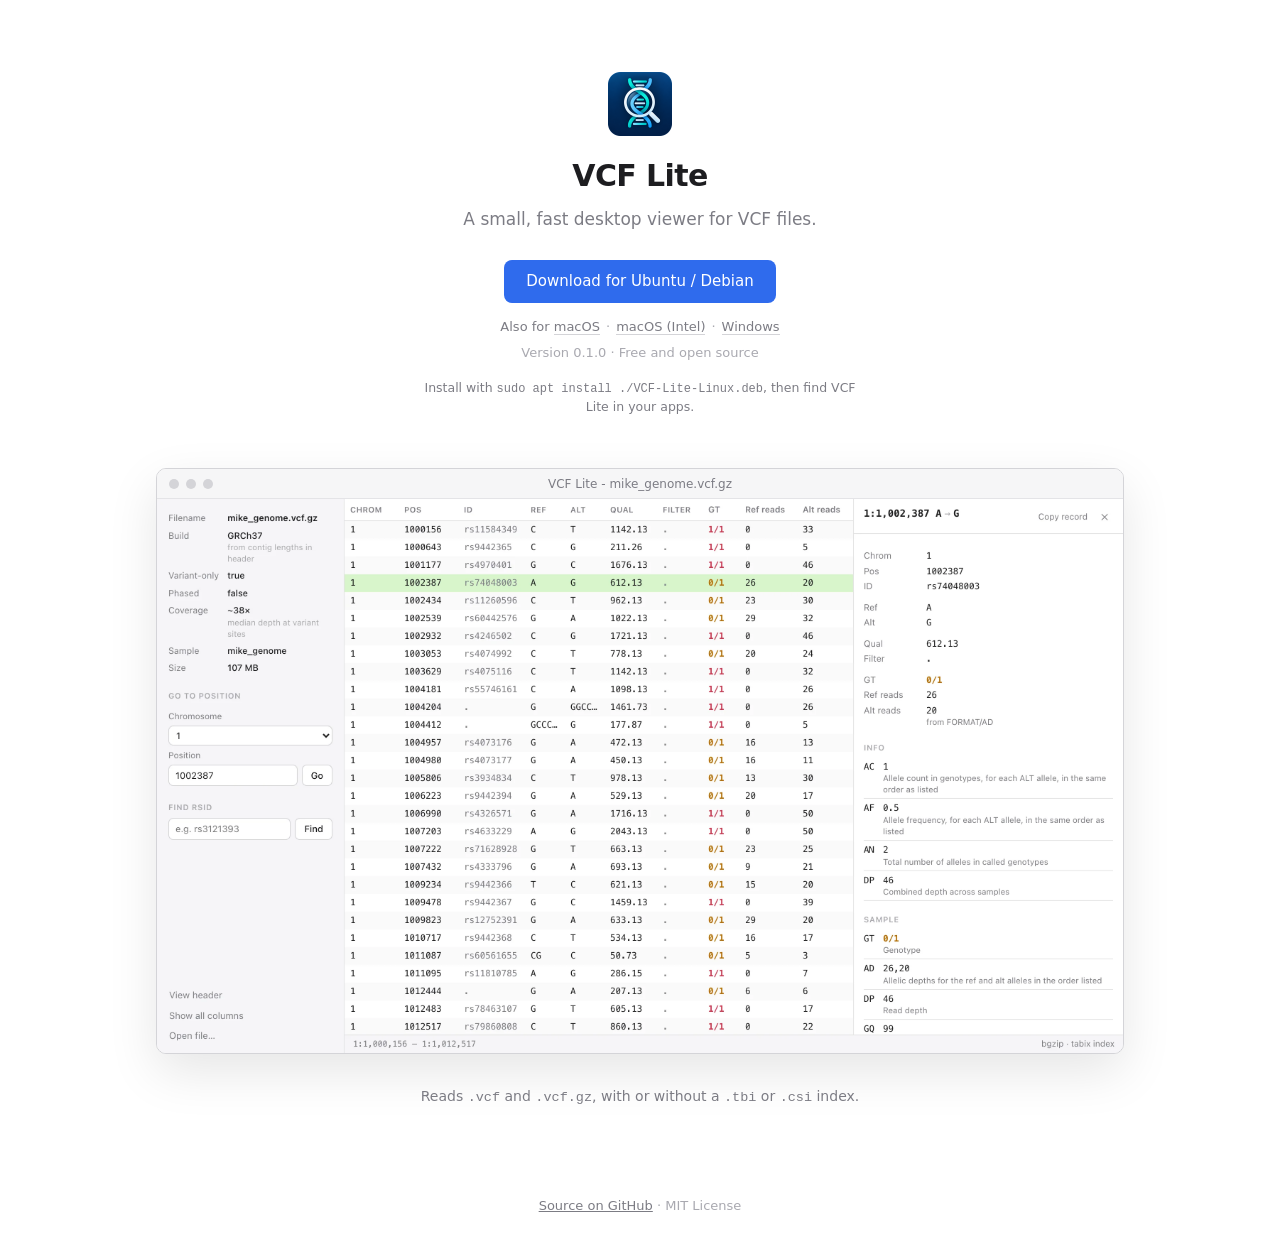
==== docs/index.html @ 75b2e9da "VCF Lite 0.1.0: first public version A small, fast desktop viewer for VCF files (macOS, Windows, Lin" ====
<!doctype html>
<html lang="en">
<head>
<meta charset="utf-8">
<meta name="viewport" content="width=device-width, initial-scale=1">
<title>VCF Lite</title>
<meta name="description" content="A small, fast desktop viewer for VCF files. Free for macOS, Windows and Linux.">
<link rel="icon" href="icon.png">
<style>
  /* Same tokens as the app (vcflite/ui/style.css). */
  :root {
    --bg: #ffffff;
    --bg2: #f6f6f7;
    --line: #e4e4e7;
    --line2: #d4d4d8;
    --text: #1d1d20;
    --muted: #7c7c84;
    --faint: #a9a9b0;
    --accent: #2f6bed;
    --mono: ui-monospace, "SF Mono", SFMono-Regular, Menlo, Consolas, monospace;
    --sans: -apple-system, BlinkMacSystemFont, "Segoe UI", system-ui, Roboto, "Helvetica Neue", sans-serif;
    color-scheme: light;
  }
  @media (prefers-color-scheme: dark) {
    :root {
      --bg: #1b1b1d;
      --bg2: #222225;
      --line: #313136;
      --line2: #404047;
      --text: #e7e7ea;
      --muted: #8d8d95;
      --faint: #5f5f67;
      --accent: #6b98ff;
      color-scheme: dark;
    }
  }
  * { box-sizing: border-box; }
  body {
    margin: 0;
    background: var(--bg);
    color: var(--text);
    font: 15px/1.55 var(--sans);
    -webkit-font-smoothing: antialiased;
  }
  main { max-width: 1000px; margin: 0 auto; padding: 72px 16px 32px; }
  a { color: inherit; }

  /* ---- top ---- */
  header { text-align: center; }
  header img { width: 64px; height: 64px; }
  h1 { font-size: 30px; font-weight: 600; letter-spacing: -.02em; margin: 10px 0 6px; }
  .tagline { color: var(--muted); font-size: 17px; margin: 0 0 28px; }
  .download {
    display: inline-block;
    background: var(--accent);
    color: #fff;
    text-decoration: none;
    font-weight: 500;
    padding: 10px 22px;
    border-radius: 8px;
  }
  .download:hover { filter: brightness(1.06); }
  .others { margin: 14px 0 0; font-size: 13px; color: var(--muted); }
  .others a { color: var(--muted); text-decoration: none; border-bottom: 1px solid var(--line2); }
  .others a:hover { color: var(--text); }
  .others .sep { color: var(--faint); margin: 0 6px; }
  .meta { margin: 6px 0 0; font-size: 13px; color: var(--faint); }
  .first-run { max-width: 440px; margin: 14px auto 0; font-size: 12.5px; color: var(--muted); }
  .first-run code { font-size: 12px; }

  /* ---- screenshot in a plain window frame ---- */
  .window {
    margin: 52px 0 32px;
    border: 1px solid var(--line2);
    border-radius: 10px;
    overflow: hidden;
    box-shadow: 0 18px 50px rgba(0, 0, 0, .10);
    background: var(--bg);
  }
  .titlebar {
    position: relative;
    height: 30px;
    background: var(--bg2);
    border-bottom: 1px solid var(--line);
    font-size: 12px;
    color: var(--muted);
    text-align: center;
    line-height: 30px;
    white-space: nowrap;
    overflow: hidden;
    text-overflow: ellipsis;
    padding: 0 70px;
  }
  .titlebar .dots { position: absolute; left: 12px; top: 10px; display: flex; gap: 7px; }
  .titlebar .dots i { width: 10px; height: 10px; border-radius: 50%; background: var(--line2); }
  .window img { display: block; width: 100%; height: auto; }
  .window .dark { display: none; }
  @media (prefers-color-scheme: dark) {
    .window .light { display: none; }
    .window .dark { display: block; }
  }

  code { font: 13.5px var(--mono); }
  .formats { text-align: center; margin: 0; color: var(--muted); font-size: 14px; }

  footer {
    text-align: center;
    font-size: 13px;
    color: var(--faint);
    padding: 56px 16px 40px;
  }
  footer a { color: var(--muted); }

  @media (max-width: 600px) {
    main { padding-top: 48px; }
    .window { margin: 36px 0 24px; }
  }
</style>
</head>
<body>
<main>
  <header>
    <img src="icon.png" alt="">
    <h1>VCF Lite</h1>
    <p class="tagline">A small, fast desktop viewer for VCF files.</p>

    <a class="download" id="download" href="#">Download</a>
    <p class="others" id="others"></p>
    <p class="meta"><span id="version">Version 0.1.0</span> · Free and open source</p>
    <p class="first-run" id="first-run" hidden></p>
  </header>

  <div class="window">
    <div class="titlebar"><span class="dots"><i></i><i></i><i></i></span>VCF Lite - mike_genome.vcf.gz</div>
    <img class="light" src="screenshot-light.webp" width="2720" height="1560"
         alt="VCF Lite showing a whole-genome VCF, with one variant selected and its details open">
    <img class="dark" src="screenshot-dark.webp" width="2720" height="1560" alt="">
  </div>

  <p class="formats">
    Reads <code>.vcf</code> and <code>.vcf.gz</code>, with or without a <code>.tbi</code> or <code>.csi</code> index.
  </p>
</main>

<footer>
  <a id="source" href="#">Source on GitHub</a> · MIT License
</footer>

<script>
  // ---- The one line to edit when the GitHub repo exists: ----
  const REPO = "https://github.com/OWNER/vcf-lite";

  // Release files (fixed names; see .github/workflows/build.yml). "latest"
  // always serves the newest release.
  const file = (name) => `${REPO}/releases/latest/download/${name}`;
  const builds = {
    mac:      { label: "macOS",         href: file("VCF-Lite-macOS-arm64.dmg") },
    macIntel: { label: "macOS (Intel)", href: file("VCF-Lite-macOS-x64.dmg") },
    windows:  { label: "Windows",       href: file("VCF-Lite-Windows-x64-Setup.exe") },
    linux:    { label: "Ubuntu / Debian", href: file("VCF-Lite-Linux.deb") },
  };
  // Unsigned for now, so each OS asks once before opening it.
  const firstRun = {
    mac: "First time on a Mac: if macOS says it can’t verify the app, open System Settings → Privacy &amp; Security and click <b>Open Anyway</b>.",
    windows: "First time on Windows: if a blue SmartScreen box appears, click <b>More info</b> → <b>Run anyway</b>.",
    linux: "Install with <code>sudo apt install ./VCF-Lite-Linux.deb</code>, then find VCF Lite in your apps.",
  };

  // Point the main button at the visitor's platform; list the rest below it.
  const ua = navigator.userAgent;
  const platform = (navigator.userAgentData && navigator.userAgentData.platform) || navigator.platform || "";
  let mine = null;
  if (/Mac/i.test(platform) && !/iPhone|iPad/i.test(ua)) mine = "mac";
  else if (/Win/i.test(platform)) mine = "windows";
  else if (/Linux/i.test(platform) && !/Android/i.test(ua)) mine = "linux";

  const btn = document.getElementById("download");
  if (mine) {
    btn.textContent = "Download for " + builds[mine].label;
    btn.href = builds[mine].href;
    const note = document.getElementById("first-run");
    note.innerHTML = firstRun[mine];
    note.hidden = false;
  } else {
    btn.textContent = "Downloads";  // phones etc.: the release page lists everything
    btn.href = REPO + "/releases/latest";
  }
  const rest = Object.keys(builds).filter((k) => k !== mine);
  document.getElementById("others").innerHTML = (mine ? "Also for " : "For ") +
    rest.map((k) => `<a href="${builds[k].href}">${builds[k].label}</a>`).join('<span class="sep">·</span>');
  document.getElementById("source").href = REPO;

  // Show the latest release's version (keeps the static text if offline).
  const api = REPO.replace("https://github.com/", "https://api.github.com/repos/") + "/releases/latest";
  if (!REPO.includes("/OWNER/")) {
    fetch(api).then((r) => (r.ok ? r.json() : null)).then((rel) => {
      if (rel && rel.tag_name) document.getElementById("version").textContent = "Version " + rel.tag_name.replace(/^v/, "");
    }).catch(() => {});
  }
</script>
</body>
</html>
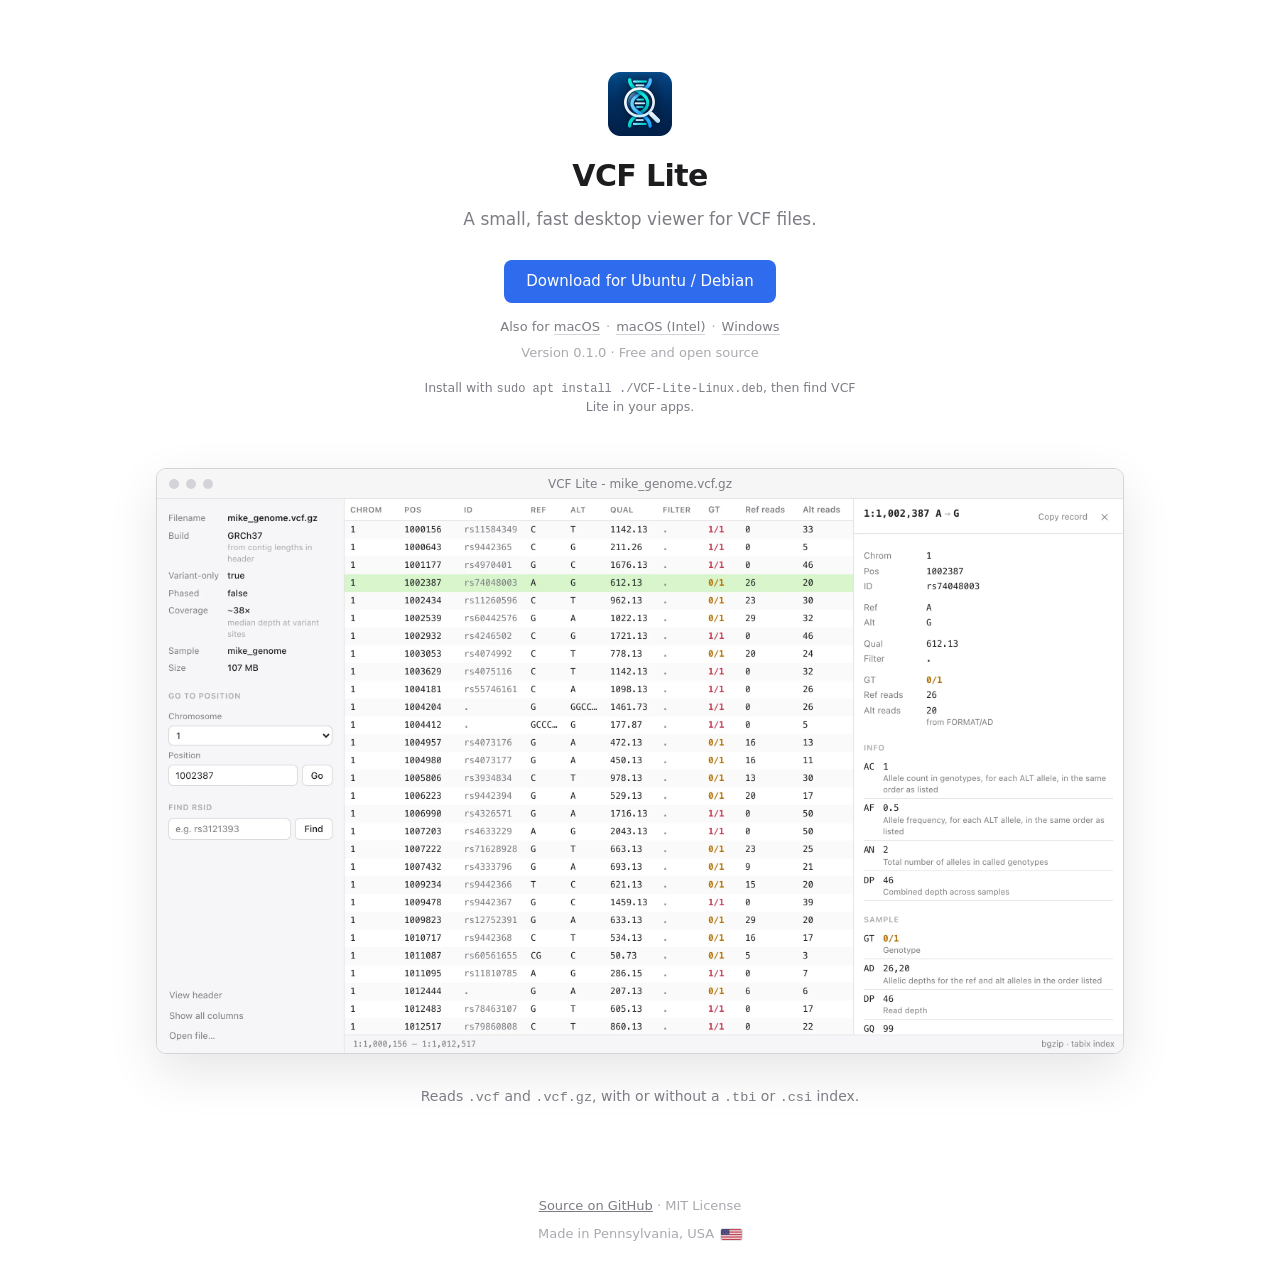
==== commit 00f9be59: "Website: "Made in Pennsylvania, USA" with a flag in the footer The flag is a small inline SVG (13 st" ====
--- a/docs/index.html
+++ b/docs/index.html
@@ -110,6 +110,8 @@
     padding: 56px 16px 40px;
   }
   footer a { color: var(--muted); }
+  .made-in { margin: 8px 0 0; display: flex; align-items: center; justify-content: center; gap: 7px; }
+  .made-in .flag { width: 1.6em; height: auto; border-radius: 2px; box-shadow: 0 0 0 1px var(--line); }
 
   @media (max-width: 600px) {
     main { padding-top: 48px; }
@@ -144,11 +146,12 @@
 
 <footer>
   <a id="source" href="#">Source on GitHub</a> · MIT License
+  <p class="made-in">Made in Pennsylvania, USA <svg class="flag" viewBox="0 0 19 10" role="img" aria-label="United States flag"><rect width="19.0" height="10.0" fill="#B22234"/><rect y="0.7692" width="19.0" height="0.7692" fill="#fff"/><rect y="2.3077" width="19.0" height="0.7692" fill="#fff"/><rect y="3.8462" width="19.0" height="0.7692" fill="#fff"/><rect y="5.3846" width="19.0" height="0.7692" fill="#fff"/><rect y="6.9231" width="19.0" height="0.7692" fill="#fff"/><rect y="8.4615" width="19.0" height="0.7692" fill="#fff"/><rect width="7.6000000000000005" height="5.3846" fill="#3C3B6E"/><g fill="#fff"><circle cx="0.633" cy="0.538" r="0.162"/><circle cx="1.900" cy="0.538" r="0.162"/><circle cx="3.167" cy="0.538" r="0.162"/><circle cx="4.433" cy="0.538" r="0.162"/><circle cx="5.700" cy="0.538" r="0.162"/><circle cx="6.967" cy="0.538" r="0.162"/><circle cx="1.267" cy="1.077" r="0.162"/><circle cx="2.533" cy="1.077" r="0.162"/><circle cx="3.800" cy="1.077" r="0.162"/><circle cx="5.067" cy="1.077" r="0.162"/><circle cx="6.333" cy="1.077" r="0.162"/><circle cx="0.633" cy="1.615" r="0.162"/><circle cx="1.900" cy="1.615" r="0.162"/><circle cx="3.167" cy="1.615" r="0.162"/><circle cx="4.433" cy="1.615" r="0.162"/><circle cx="5.700" cy="1.615" r="0.162"/><circle cx="6.967" cy="1.615" r="0.162"/><circle cx="1.267" cy="2.154" r="0.162"/><circle cx="2.533" cy="2.154" r="0.162"/><circle cx="3.800" cy="2.154" r="0.162"/><circle cx="5.067" cy="2.154" r="0.162"/><circle cx="6.333" cy="2.154" r="0.162"/><circle cx="0.633" cy="2.692" r="0.162"/><circle cx="1.900" cy="2.692" r="0.162"/><circle cx="3.167" cy="2.692" r="0.162"/><circle cx="4.433" cy="2.692" r="0.162"/><circle cx="5.700" cy="2.692" r="0.162"/><circle cx="6.967" cy="2.692" r="0.162"/><circle cx="1.267" cy="3.231" r="0.162"/><circle cx="2.533" cy="3.231" r="0.162"/><circle cx="3.800" cy="3.231" r="0.162"/><circle cx="5.067" cy="3.231" r="0.162"/><circle cx="6.333" cy="3.231" r="0.162"/><circle cx="0.633" cy="3.769" r="0.162"/><circle cx="1.900" cy="3.769" r="0.162"/><circle cx="3.167" cy="3.769" r="0.162"/><circle cx="4.433" cy="3.769" r="0.162"/><circle cx="5.700" cy="3.769" r="0.162"/><circle cx="6.967" cy="3.769" r="0.162"/><circle cx="1.267" cy="4.308" r="0.162"/><circle cx="2.533" cy="4.308" r="0.162"/><circle cx="3.800" cy="4.308" r="0.162"/><circle cx="5.067" cy="4.308" r="0.162"/><circle cx="6.333" cy="4.308" r="0.162"/><circle cx="0.633" cy="4.846" r="0.162"/><circle cx="1.900" cy="4.846" r="0.162"/><circle cx="3.167" cy="4.846" r="0.162"/><circle cx="4.433" cy="4.846" r="0.162"/><circle cx="5.700" cy="4.846" r="0.162"/><circle cx="6.967" cy="4.846" r="0.162"/></g></svg></p>
 </footer>
 
 <script>
   // ---- The one line to edit when the GitHub repo exists: ----
-  const REPO = "https://github.com/OWNER/vcf-lite";
+  const REPO = "https://github.com/mikesaint-antoine/vcf_lite";
 
   // Release files (fixed names; see .github/workflows/build.yml). "latest"
   // always serves the newest release.
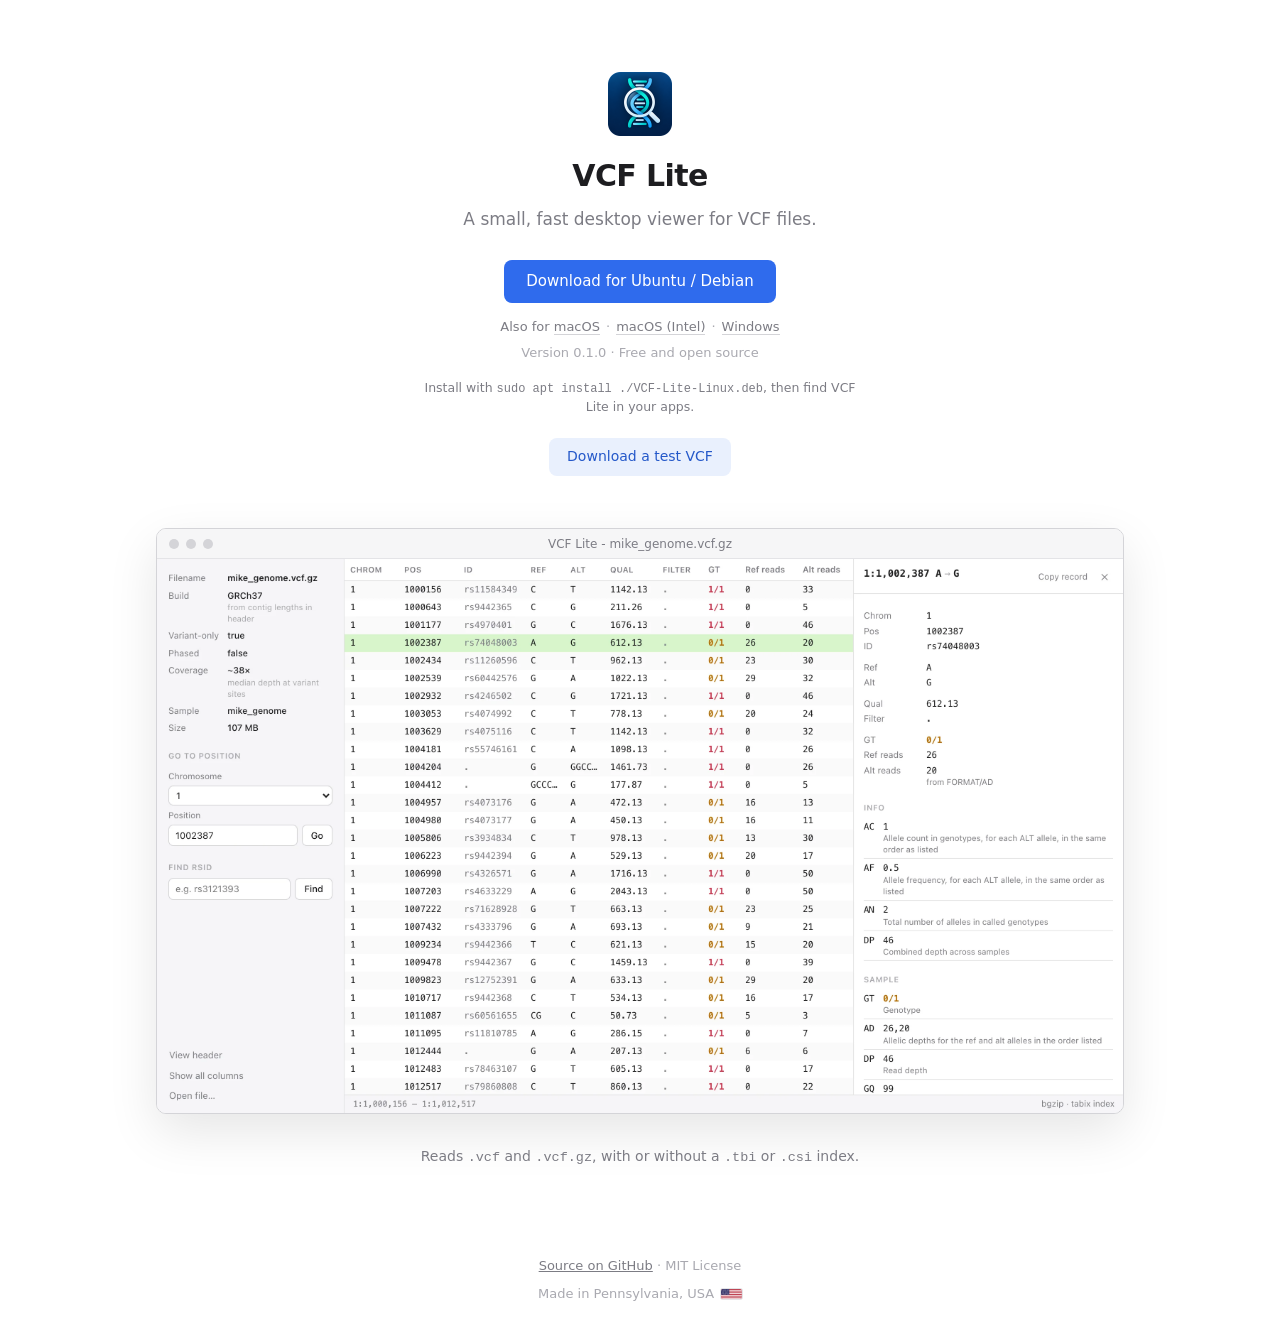
==== commit 67d46547: "Website: "Download a test VCF" button A light-blue button above the screenshot downloads docs/test.v" ====
--- a/docs/index.html
+++ b/docs/index.html
@@ -17,6 +17,9 @@
     --muted: #7c7c84;
     --faint: #a9a9b0;
     --accent: #2f6bed;
+    --soft: #e9f0fd;        /* light-blue tint of the accent */
+    --soft-hover: #dce7fc;
+    --soft-text: #2458c9;
     --mono: ui-monospace, "SF Mono", SFMono-Regular, Menlo, Consolas, monospace;
     --sans: -apple-system, BlinkMacSystemFont, "Segoe UI", system-ui, Roboto, "Helvetica Neue", sans-serif;
     color-scheme: light;
@@ -31,6 +34,9 @@
       --muted: #8d8d95;
       --faint: #5f5f67;
       --accent: #6b98ff;
+      --soft: #1f2a42;
+      --soft-hover: #26334f;
+      --soft-text: #9dbbff;
       color-scheme: dark;
     }
   }
@@ -102,6 +108,18 @@
 
   code { font: 13.5px var(--mono); }
   .formats { text-align: center; margin: 0; color: var(--muted); font-size: 14px; }
+  .test-vcf {
+    display: inline-block;
+    margin: 22px 0 0;
+    color: var(--soft-text);
+    text-decoration: none;
+    font-size: 14px;
+    font-weight: 500;
+    padding: 8px 18px;
+    background: var(--soft);
+    border-radius: 8px;
+  }
+  .test-vcf:hover { background: var(--soft-hover); }
 
   footer {
     text-align: center;
@@ -130,6 +148,7 @@
     <p class="others" id="others"></p>
     <p class="meta"><span id="version">Version 0.1.0</span> · Free and open source</p>
     <p class="first-run" id="first-run" hidden></p>
+    <a class="test-vcf" href="test.vcf" download>Download a test VCF</a>
   </header>
 
   <div class="window">
@@ -162,9 +181,9 @@
     windows:  { label: "Windows",       href: file("VCF-Lite-Windows-x64-Setup.exe") },
     linux:    { label: "Ubuntu / Debian", href: file("VCF-Lite-Linux.deb") },
   };
-  // Unsigned for now, so each OS asks once before opening it.
+  // The Mac app is signed and notarized, so it needs no note; Windows is
+  // unsigned for now, so SmartScreen asks once before opening it.
   const firstRun = {
-    mac: "First time on a Mac: if macOS says it can’t verify the app, open System Settings → Privacy &amp; Security and click <b>Open Anyway</b>.",
     windows: "First time on Windows: if a blue SmartScreen box appears, click <b>More info</b> → <b>Run anyway</b>.",
     linux: "Install with <code>sudo apt install ./VCF-Lite-Linux.deb</code>, then find VCF Lite in your apps.",
   };
@@ -181,9 +200,11 @@
   if (mine) {
     btn.textContent = "Download for " + builds[mine].label;
     btn.href = builds[mine].href;
-    const note = document.getElementById("first-run");
-    note.innerHTML = firstRun[mine];
-    note.hidden = false;
+    if (firstRun[mine]) {
+      const note = document.getElementById("first-run");
+      note.innerHTML = firstRun[mine];
+      note.hidden = false;
+    }
   } else {
     btn.textContent = "Downloads";  // phones etc.: the release page lists everything
     btn.href = REPO + "/releases/latest";
